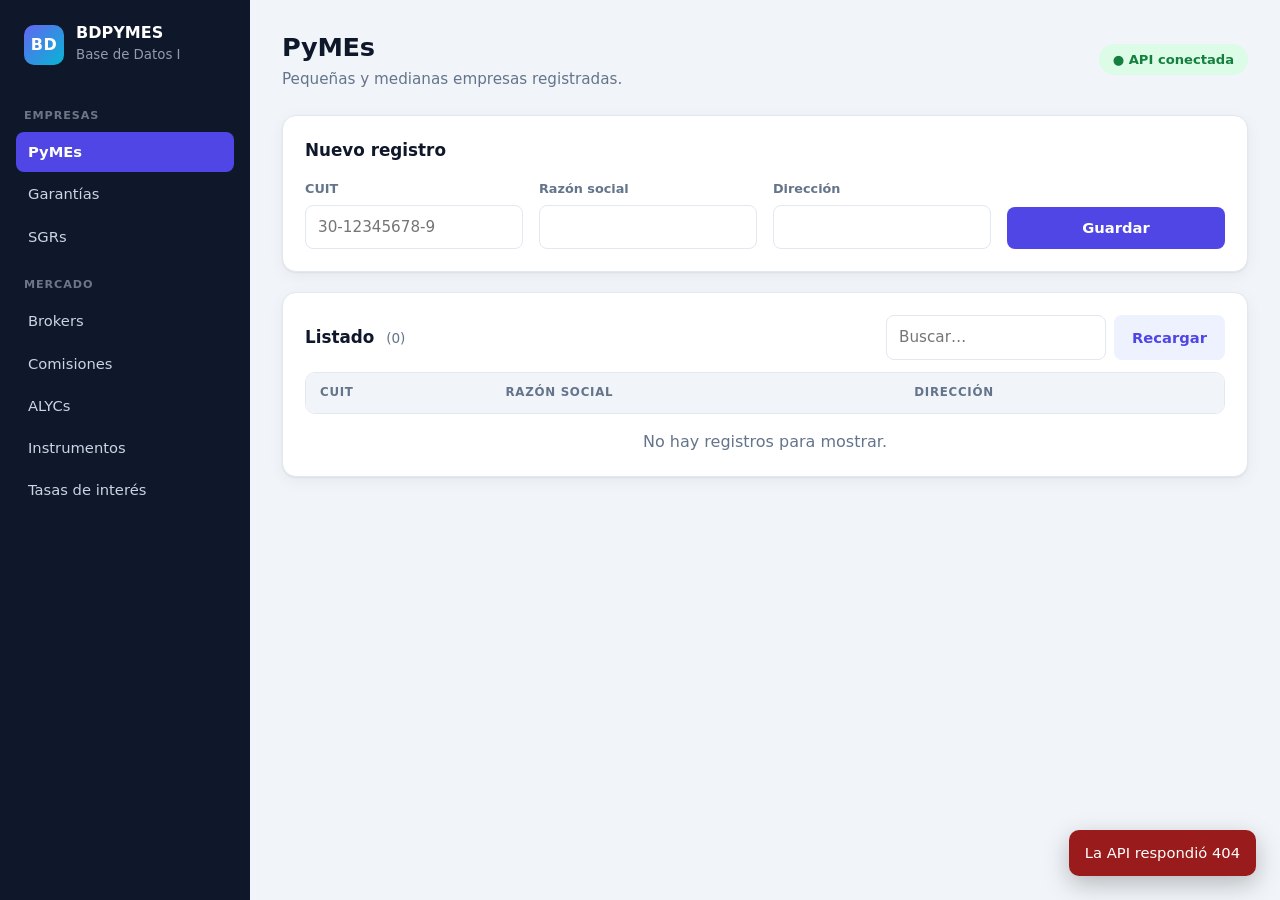
==== BDPYMES.Api/wwwroot/index.html @ 193c7f01 "Modificaciones" ====
<!DOCTYPE html>
<html lang="es">
<head>
    <meta charset="UTF-8">
    <meta name="viewport" content="width=device-width, initial-scale=1.0">
    <title>BDPYMES · Panel de gestión</title>
    <link rel="stylesheet" href="styles.css">
</head>
<body>
    <div class="app">
        <aside class="lateral">
            <div class="marca">
                <span class="marca-logo">BD</span>
                <div>
                    <strong>BDPYMES</strong>
                    <small>Base de Datos I</small>
                </div>
            </div>
            <nav id="menu" aria-label="Secciones"></nav>
        </aside>

        <div class="contenido">
            <header class="barra">
                <div>
                    <h1 id="titulo"></h1>
                    <p id="subtitulo"></p>
                </div>
                <span id="conexion" class="chip">Conectando…</span>
            </header>

            <main>
                <section class="tarjeta">
                    <h2>Nuevo registro</h2>
                    <form id="formulario" novalidate></form>
                </section>

                <section class="tarjeta">
                    <div class="listado-cab">
                        <h2>Listado <span id="contador" class="contador"></span></h2>
                        <div class="listado-acciones">
                            <input id="buscador" type="search" placeholder="Buscar…" aria-label="Buscar en el listado">
                            <button id="recargar" type="button" class="secundario">Recargar</button>
                        </div>
                    </div>

                    <div class="tabla-wrap">
                        <table class="tabla">
                            <thead id="cabecera"></thead>
                            <tbody id="cuerpo-tabla"></tbody>
                        </table>
                    </div>
                    <p id="vacio" class="vacio" hidden>No hay registros para mostrar.</p>
                </section>
            </main>
        </div>
    </div>

    <div id="aviso" class="aviso" role="status" aria-live="polite"></div>

    <script src="app.js"></script>
</body>
</html>
---- BDPYMES.Api/wwwroot/styles.css ----
:root {
    --fondo: #f1f5f9;
    --superficie: #ffffff;
    --texto: #0f172a;
    --texto-suave: #64748b;
    --borde: #e2e8f0;
    --acento: #4f46e5;
    --acento-oscuro: #4338ca;
    --acento-suave: #eef2ff;
    --lateral: #0f172a;
    --lateral-texto: #cbd5e1;
    --ok: #15803d;
    --ok-fondo: #dcfce7;
    --error: #b91c1c;
    --error-fondo: #fee2e2;
    --aviso-fondo: #fef3c7;
    --aviso-texto: #92400e;
    --sombra: 0 1px 2px rgba(15, 23, 42, .06), 0 4px 16px rgba(15, 23, 42, .05);
}

@media (prefers-color-scheme: dark) {
    :root {
        --fondo: #0b1220;
        --superficie: #111a2e;
        --texto: #e2e8f0;
        --texto-suave: #94a3b8;
        --borde: #1f2a44;
        --acento: #818cf8;
        --acento-oscuro: #a5b4fc;
        --acento-suave: #1b2347;
        --lateral: #070d19;
        --ok: #4ade80;
        --ok-fondo: #052e16;
        --error: #f87171;
        --error-fondo: #3b0d0d;
        --aviso-fondo: #3b2a07;
        --aviso-texto: #fcd34d;
        --sombra: 0 1px 2px rgba(0, 0, 0, .4);
    }
}

* { box-sizing: border-box; }

body {
    margin: 0;
    font-family: "Inter", system-ui, "Segoe UI", Roboto, sans-serif;
    color: var(--texto);
    background: var(--fondo);
    line-height: 1.5;
}

/* ---------- Estructura ---------- */
.app {
    display: grid;
    grid-template-columns: 250px 1fr;
    min-height: 100vh;
}

.lateral {
    position: sticky;
    top: 0;
    align-self: start;
    height: 100vh;
    padding: 24px 16px;
    background: var(--lateral);
    color: var(--lateral-texto);
    overflow-y: auto;
}

.marca {
    display: flex;
    align-items: center;
    gap: 12px;
    padding: 0 8px 24px;
    color: #fff;
}

.marca-logo {
    display: grid;
    place-items: center;
    width: 40px;
    height: 40px;
    border-radius: 10px;
    background: linear-gradient(135deg, #6366f1, #06b6d4);
    font-weight: 800;
    letter-spacing: .5px;
}

.marca strong { display: block; line-height: 1.1; }
.marca small { color: var(--lateral-texto); opacity: .7; }

#menu { display: grid; gap: 2px; }

.menu-grupo {
    margin: 18px 8px 6px;
    font-size: .7rem;
    font-weight: 700;
    letter-spacing: .08em;
    text-transform: uppercase;
    opacity: .5;
}

.menu-item {
    display: block;
    width: 100%;
    padding: 9px 12px;
    border: none;
    border-radius: 8px;
    background: transparent;
    color: inherit;
    font: inherit;
    font-size: .92rem;
    text-align: left;
    cursor: pointer;
    transition: background .15s, color .15s;
}

.menu-item:hover { background: rgba(255, 255, 255, .07); color: #fff; }
.menu-item.activo { background: var(--acento); color: #fff; font-weight: 600; }

.contenido { min-width: 0; padding: 28px 32px 48px; }

.barra {
    display: flex;
    flex-wrap: wrap;
    align-items: center;
    justify-content: space-between;
    gap: 12px;
    margin-bottom: 24px;
}

h1 { margin: 0; font-size: 1.6rem; letter-spacing: -.01em; }
.barra p { margin: 2px 0 0; color: var(--texto-suave); font-size: .95rem; }

.chip {
    padding: 6px 14px;
    border-radius: 999px;
    background: var(--aviso-fondo);
    color: var(--aviso-texto);
    font-size: .82rem;
    font-weight: 600;
}
.chip.ok { background: var(--ok-fondo); color: var(--ok); }
.chip.error { background: var(--error-fondo); color: var(--error); }
.chip::before { content: "● "; }

main { display: grid; gap: 20px; max-width: 1100px; }

.tarjeta {
    padding: 22px;
    background: var(--superficie);
    border: 1px solid var(--borde);
    border-radius: 14px;
    box-shadow: var(--sombra);
}

h2 { margin: 0 0 16px; font-size: 1.05rem; }

/* ---------- Formulario ---------- */
#formulario {
    display: grid;
    grid-template-columns: repeat(auto-fit, minmax(210px, 1fr));
    gap: 16px;
    align-items: end;
}

.campo { display: grid; gap: 6px; }

label { font-size: .8rem; font-weight: 600; color: var(--texto-suave); }

input, select {
    width: 100%;
    padding: 10px 12px;
    border: 1px solid var(--borde);
    border-radius: 8px;
    background: var(--superficie);
    color: var(--texto);
    font: inherit;
    font-size: .95rem;
    transition: border-color .15s, box-shadow .15s;
}

input:focus, select:focus {
    outline: none;
    border-color: var(--acento);
    box-shadow: 0 0 0 3px var(--acento-suave);
}

input.invalido, select.invalido { border-color: var(--error); }

button {
    padding: 10px 18px;
    border: none;
    border-radius: 8px;
    background: var(--acento);
    color: #fff;
    font: inherit;
    font-size: .92rem;
    font-weight: 600;
    cursor: pointer;
    transition: background .15s, transform .05s;
}
button:hover { background: var(--acento-oscuro); }
button:active { transform: translateY(1px); }
button:disabled { opacity: .6; cursor: wait; }

button.secundario {
    background: var(--acento-suave);
    color: var(--acento);
}
button.secundario:hover { background: var(--borde); }

/* ---------- Listado ---------- */
.listado-cab {
    display: flex;
    flex-wrap: wrap;
    align-items: center;
    justify-content: space-between;
    gap: 12px;
    margin-bottom: 12px;
}
.listado-cab h2 { margin: 0; }
.contador { margin-left: 6px; color: var(--texto-suave); font-weight: 500; font-size: .85rem; }
.listado-acciones { display: flex; gap: 8px; }
.listado-acciones input { width: 220px; }

.tabla-wrap { overflow-x: auto; border: 1px solid var(--borde); border-radius: 10px; }

.tabla { width: 100%; border-collapse: collapse; font-size: .92rem; }

.tabla th {
    padding: 11px 14px;
    background: var(--fondo);
    color: var(--texto-suave);
    font-size: .74rem;
    letter-spacing: .06em;
    text-align: left;
    text-transform: uppercase;
    white-space: nowrap;
}

.tabla td { padding: 11px 14px; border-top: 1px solid var(--borde); }
.tabla tbody tr:hover { background: var(--acento-suave); }
.tabla td.num { font-variant-numeric: tabular-nums; text-align: right; }
.tabla th.num { text-align: right; }

.vacio { margin: 16px 0 0; color: var(--texto-suave); text-align: center; }

/* ---------- Aviso flotante ---------- */
.aviso {
    position: fixed;
    right: 24px;
    bottom: 24px;
    max-width: min(420px, calc(100vw - 48px));
    padding: 12px 16px;
    border-radius: 10px;
    background: var(--texto);
    color: var(--superficie);
    font-size: .92rem;
    box-shadow: 0 8px 24px rgba(0, 0, 0, .25);
    opacity: 0;
    transform: translateY(12px);
    pointer-events: none;
    transition: opacity .2s, transform .2s;
}
.aviso.visible { opacity: 1; transform: none; }
.aviso.ok { background: #166534; color: #fff; }
.aviso.error { background: #991b1b; color: #fff; }

/* ---------- Responsive ---------- */
@media (max-width: 820px) {
    .app { grid-template-columns: 1fr; }
    .lateral { position: static; height: auto; padding: 14px; }
    .marca { padding-bottom: 12px; }
    #menu { display: flex; gap: 6px; overflow-x: auto; padding-bottom: 4px; }
    .menu-grupo { display: none; }
    .menu-item { width: auto; white-space: nowrap; }
    .contenido { padding: 20px 16px 40px; }
    .listado-acciones { width: 100%; }
    .listado-acciones input { flex: 1; width: auto; }
}
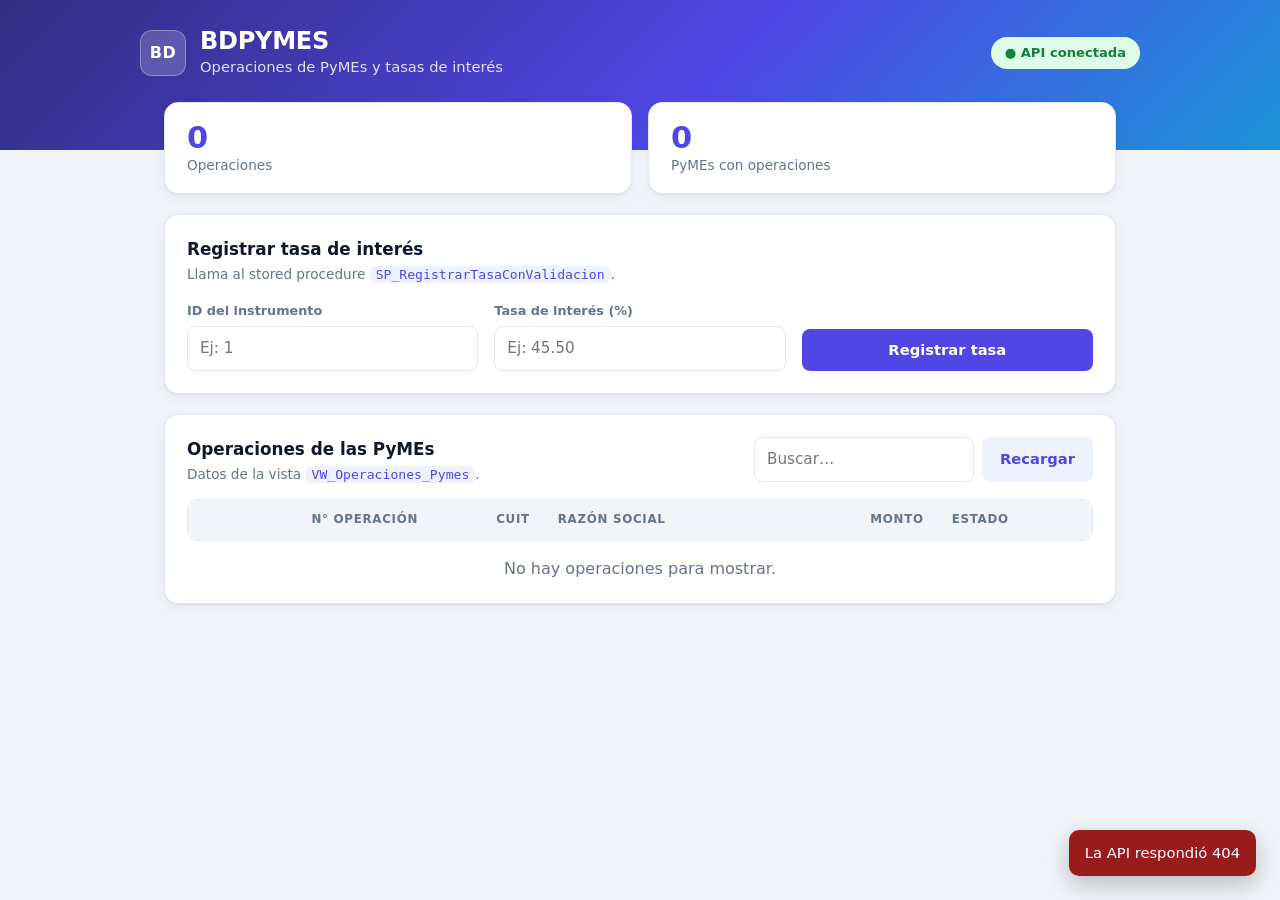
==== commit e5b719ee: "Modifico errores de compilacion y cambio los nombres de los metodos para que coordinen con la base d" ====
--- a/BDPYMES.Api/wwwroot/index.html
+++ b/BDPYMES.Api/wwwroot/index.html
@@ -3,57 +3,83 @@
 <head>
     <meta charset="UTF-8">
     <meta name="viewport" content="width=device-width, initial-scale=1.0">
-    <title>BDPYMES · Panel de gestión</title>
+    <title>BDPYMES · Operaciones y tasas</title>
     <link rel="stylesheet" href="styles.css">
 </head>
 <body>
-    <div class="app">
-        <aside class="lateral">
+    <header class="cabecera">
+        <div class="cabecera-int">
             <div class="marca">
                 <span class="marca-logo">BD</span>
                 <div>
-                    <strong>BDPYMES</strong>
-                    <small>Base de Datos I</small>
+                    <h1>BDPYMES</h1>
+                    <p>Operaciones de PyMEs y tasas de interés</p>
                 </div>
             </div>
-            <nav id="menu" aria-label="Secciones"></nav>
-        </aside>
+            <span id="conexion" class="chip">Conectando…</span>
+        </div>
+    </header>
 
-        <div class="contenido">
-            <header class="barra">
+    <main>
+        <section class="resumen" aria-label="Resumen">
+            <div class="dato">
+                <span class="dato-numero" id="total-operaciones">–</span>
+                <span class="dato-texto">Operaciones</span>
+            </div>
+            <div class="dato">
+                <span class="dato-numero" id="total-pymes">–</span>
+                <span class="dato-texto">PyMEs con operaciones</span>
+            </div>
+        </section>
+
+        <section class="tarjeta">
+            <h2>Registrar tasa de interés</h2>
+            <p class="nota">Llama al stored procedure <code>SP_RegistrarTasaConValidacion</code>.</p>
+
+            <form id="formulario" novalidate>
+                <div class="campo">
+                    <label for="idInstrumento">ID del instrumento</label>
+                    <input id="idInstrumento" name="idInstrumento" type="number" min="1" step="1" placeholder="Ej: 1" required>
+                </div>
+                <div class="campo">
+                    <label for="tasaInteres">Tasa de interés (%)</label>
+                    <input id="tasaInteres" name="tasaInteres" type="number" min="0" max="999.99" step="0.01" placeholder="Ej: 45.50" required>
+                </div>
+                <div class="campo">
+                    <button type="submit" id="guardar">Registrar tasa</button>
+                </div>
+            </form>
+        </section>
+
+        <section class="tarjeta">
+            <div class="listado-cab">
                 <div>
-                    <h1 id="titulo"></h1>
-                    <p id="subtitulo"></p>
+                    <h2>Operaciones de las PyMEs</h2>
+                    <p class="nota">Datos de la vista <code>VW_Operaciones_Pymes</code>.</p>
                 </div>
-                <span id="conexion" class="chip">Conectando…</span>
-            </header>
+                <div class="listado-acciones">
+                    <input id="buscador" type="search" placeholder="Buscar…" aria-label="Buscar en el listado">
+                    <button id="recargar" type="button" class="secundario">Recargar</button>
+                </div>
+            </div>
 
-            <main>
-                <section class="tarjeta">
-                    <h2>Nuevo registro</h2>
-                    <form id="formulario" novalidate></form>
-                </section>
-
-                <section class="tarjeta">
-                    <div class="listado-cab">
-                        <h2>Listado <span id="contador" class="contador"></span></h2>
-                        <div class="listado-acciones">
-                            <input id="buscador" type="search" placeholder="Buscar…" aria-label="Buscar en el listado">
-                            <button id="recargar" type="button" class="secundario">Recargar</button>
-                        </div>
-                    </div>
-
-                    <div class="tabla-wrap">
-                        <table class="tabla">
-                            <thead id="cabecera"></thead>
-                            <tbody id="cuerpo-tabla"></tbody>
-                        </table>
-                    </div>
-                    <p id="vacio" class="vacio" hidden>No hay registros para mostrar.</p>
-                </section>
-            </main>
-        </div>
-    </div>
+            <div class="tabla-wrap">
+                <table class="tabla">
+                    <thead>
+                        <tr>
+                            <th class="num">N° operación</th>
+                            <th class="num">CUIT</th>
+                            <th>Razón social</th>
+                            <th class="num">Monto</th>
+                            <th>Estado</th>
+                        </tr>
+                    </thead>
+                    <tbody id="cuerpo-tabla"></tbody>
+                </table>
+            </div>
+            <p id="vacio" class="vacio" hidden>No hay operaciones para mostrar.</p>
+        </section>
+    </main>
 
     <div id="aviso" class="aviso" role="status" aria-live="polite"></div>
 
--- a/BDPYMES.Api/wwwroot/styles.css
+++ b/BDPYMES.Api/wwwroot/styles.css
@@ -7,14 +7,13 @@
     --acento: #4f46e5;
     --acento-oscuro: #4338ca;
     --acento-suave: #eef2ff;
-    --lateral: #0f172a;
-    --lateral-texto: #cbd5e1;
     --ok: #15803d;
     --ok-fondo: #dcfce7;
     --error: #b91c1c;
     --error-fondo: #fee2e2;
-    --aviso-fondo: #fef3c7;
-    --aviso-texto: #92400e;
+    --alerta: #92400e;
+    --alerta-fondo: #fef3c7;
+    --neutro-fondo: #e2e8f0;
     --sombra: 0 1px 2px rgba(15, 23, 42, .06), 0 4px 16px rgba(15, 23, 42, .05);
 }
 
@@ -28,13 +27,13 @@
         --acento: #818cf8;
         --acento-oscuro: #a5b4fc;
         --acento-suave: #1b2347;
-        --lateral: #070d19;
         --ok: #4ade80;
         --ok-fondo: #052e16;
         --error: #f87171;
         --error-fondo: #3b0d0d;
-        --aviso-fondo: #3b2a07;
-        --aviso-texto: #fcd34d;
+        --alerta: #fcd34d;
+        --alerta-fondo: #3b2a07;
+        --neutro-fondo: #1f2a44;
         --sombra: 0 1px 2px rgba(0, 0, 0, .4);
     }
 }
@@ -49,94 +48,45 @@
     line-height: 1.5;
 }
 
-/* ---------- Estructura ---------- */
-.app {
-    display: grid;
-    grid-template-columns: 250px 1fr;
-    min-height: 100vh;
-}
-
-.lateral {
-    position: sticky;
-    top: 0;
-    align-self: start;
-    height: 100vh;
-    padding: 24px 16px;
-    background: var(--lateral);
-    color: var(--lateral-texto);
-    overflow-y: auto;
-}
-
-.marca {
-    display: flex;
-    align-items: center;
-    gap: 12px;
-    padding: 0 8px 24px;
+/* ---------- Cabecera ---------- */
+.cabecera {
+    padding: 28px 24px 72px;
+    background: linear-gradient(135deg, #312e81 0%, #4f46e5 55%, #06b6d4 120%);
     color: #fff;
 }
 
-.marca-logo {
-    display: grid;
-    place-items: center;
-    width: 40px;
-    height: 40px;
-    border-radius: 10px;
-    background: linear-gradient(135deg, #6366f1, #06b6d4);
-    font-weight: 800;
-    letter-spacing: .5px;
-}
-
-.marca strong { display: block; line-height: 1.1; }
-.marca small { color: var(--lateral-texto); opacity: .7; }
-
-#menu { display: grid; gap: 2px; }
-
-.menu-grupo {
-    margin: 18px 8px 6px;
-    font-size: .7rem;
-    font-weight: 700;
-    letter-spacing: .08em;
-    text-transform: uppercase;
-    opacity: .5;
-}
-
-.menu-item {
-    display: block;
-    width: 100%;
-    padding: 9px 12px;
-    border: none;
-    border-radius: 8px;
-    background: transparent;
-    color: inherit;
-    font: inherit;
-    font-size: .92rem;
-    text-align: left;
-    cursor: pointer;
-    transition: background .15s, color .15s;
-}
-
-.menu-item:hover { background: rgba(255, 255, 255, .07); color: #fff; }
-.menu-item.activo { background: var(--acento); color: #fff; font-weight: 600; }
-
-.contenido { min-width: 0; padding: 28px 32px 48px; }
-
-.barra {
+.cabecera-int {
     display: flex;
     flex-wrap: wrap;
     align-items: center;
     justify-content: space-between;
-    gap: 12px;
-    margin-bottom: 24px;
-}
-
-h1 { margin: 0; font-size: 1.6rem; letter-spacing: -.01em; }
-.barra p { margin: 2px 0 0; color: var(--texto-suave); font-size: .95rem; }
+    gap: 16px;
+    max-width: 1000px;
+    margin: 0 auto;
+}
+
+.marca { display: flex; align-items: center; gap: 14px; }
+
+.marca-logo {
+    display: grid;
+    place-items: center;
+    width: 46px;
+    height: 46px;
+    border-radius: 12px;
+    background: rgba(255, 255, 255, .18);
+    border: 1px solid rgba(255, 255, 255, .3);
+    font-weight: 800;
+    letter-spacing: .5px;
+}
+
+h1 { margin: 0; font-size: 1.5rem; line-height: 1.1; letter-spacing: -.01em; }
+.marca p { margin: 2px 0 0; opacity: .85; font-size: .92rem; }
 
 .chip {
     padding: 6px 14px;
     border-radius: 999px;
-    background: var(--aviso-fondo);
-    color: var(--aviso-texto);
+    background: var(--alerta-fondo);
+    color: var(--alerta);
     font-size: .82rem;
     font-weight: 600;
 }
@@ -144,7 +94,27 @@
 .chip.error { background: var(--error-fondo); color: var(--error); }
 .chip::before { content: "● "; }
 
-main { display: grid; gap: 20px; max-width: 1100px; }
+/* ---------- Contenido ---------- */
+main {
+    display: grid;
+    gap: 20px;
+    max-width: 1000px;
+    margin: -48px auto 0;
+    padding: 0 24px 48px;
+}
+
+.resumen { display: grid; grid-template-columns: repeat(auto-fit, minmax(200px, 1fr)); gap: 16px; }
+
+.dato {
+    display: grid;
+    padding: 18px 22px;
+    background: var(--superficie);
+    border: 1px solid var(--borde);
+    border-radius: 14px;
+    box-shadow: var(--sombra);
+}
+.dato-numero { font-size: 1.9rem; font-weight: 700; line-height: 1.1; color: var(--acento); }
+.dato-texto { color: var(--texto-suave); font-size: .85rem; }
 
 .tarjeta {
     padding: 22px;
@@ -154,7 +124,17 @@
     box-shadow: var(--sombra);
 }
 
-h2 { margin: 0 0 16px; font-size: 1.05rem; }
+h2 { margin: 0; font-size: 1.05rem; }
+
+.nota { margin: 2px 0 16px; color: var(--texto-suave); font-size: .85rem; }
+
+code {
+    padding: 1px 6px;
+    border-radius: 6px;
+    background: var(--acento-suave);
+    color: var(--acento);
+    font-size: .82rem;
+}
 
 /* ---------- Formulario ---------- */
 #formulario {
@@ -168,7 +148,7 @@
 
 label { font-size: .8rem; font-weight: 600; color: var(--texto-suave); }
 
-input, select {
+input {
     width: 100%;
     padding: 10px 12px;
     border: 1px solid var(--borde);
@@ -180,13 +160,13 @@
     transition: border-color .15s, box-shadow .15s;
 }
 
-input:focus, select:focus {
+input:focus {
     outline: none;
     border-color: var(--acento);
     box-shadow: 0 0 0 3px var(--acento-suave);
 }
 
-input.invalido, select.invalido { border-color: var(--error); }
+input.invalido { border-color: var(--error); }
 
 button {
     padding: 10px 18px;
@@ -204,23 +184,18 @@
 button:active { transform: translateY(1px); }
 button:disabled { opacity: .6; cursor: wait; }
 
-button.secundario {
-    background: var(--acento-suave);
-    color: var(--acento);
-}
+button.secundario { background: var(--acento-suave); color: var(--acento); }
 button.secundario:hover { background: var(--borde); }
 
 /* ---------- Listado ---------- */
 .listado-cab {
     display: flex;
     flex-wrap: wrap;
-    align-items: center;
+    align-items: flex-start;
     justify-content: space-between;
     gap: 12px;
-    margin-bottom: 12px;
-}
-.listado-cab h2 { margin: 0; }
-.contador { margin-left: 6px; color: var(--texto-suave); font-weight: 500; font-size: .85rem; }
+}
+.listado-cab .nota { margin-bottom: 14px; }
 .listado-acciones { display: flex; gap: 8px; }
 .listado-acciones input { width: 220px; }
 
@@ -241,8 +216,19 @@
 
 .tabla td { padding: 11px 14px; border-top: 1px solid var(--borde); }
 .tabla tbody tr:hover { background: var(--acento-suave); }
-.tabla td.num { font-variant-numeric: tabular-nums; text-align: right; }
-.tabla th.num { text-align: right; }
+.tabla .num { font-variant-numeric: tabular-nums; text-align: right; }
+
+.estado {
+    display: inline-block;
+    padding: 2px 10px;
+    border-radius: 999px;
+    background: var(--neutro-fondo);
+    font-size: .8rem;
+    font-weight: 600;
+}
+.estado.ok { background: var(--ok-fondo); color: var(--ok); }
+.estado.alerta { background: var(--alerta-fondo); color: var(--alerta); }
+.estado.error { background: var(--error-fondo); color: var(--error); }
 
 .vacio { margin: 16px 0 0; color: var(--texto-suave); text-align: center; }
 
@@ -267,15 +253,9 @@
 .aviso.ok { background: #166534; color: #fff; }
 .aviso.error { background: #991b1b; color: #fff; }
 
-/* ---------- Responsive ---------- */
-@media (max-width: 820px) {
-    .app { grid-template-columns: 1fr; }
-    .lateral { position: static; height: auto; padding: 14px; }
-    .marca { padding-bottom: 12px; }
-    #menu { display: flex; gap: 6px; overflow-x: auto; padding-bottom: 4px; }
-    .menu-grupo { display: none; }
-    .menu-item { width: auto; white-space: nowrap; }
-    .contenido { padding: 20px 16px 40px; }
+@media (max-width: 600px) {
+    .cabecera { padding: 22px 16px 64px; }
+    main { padding: 0 16px 40px; }
     .listado-acciones { width: 100%; }
     .listado-acciones input { flex: 1; width: auto; }
 }
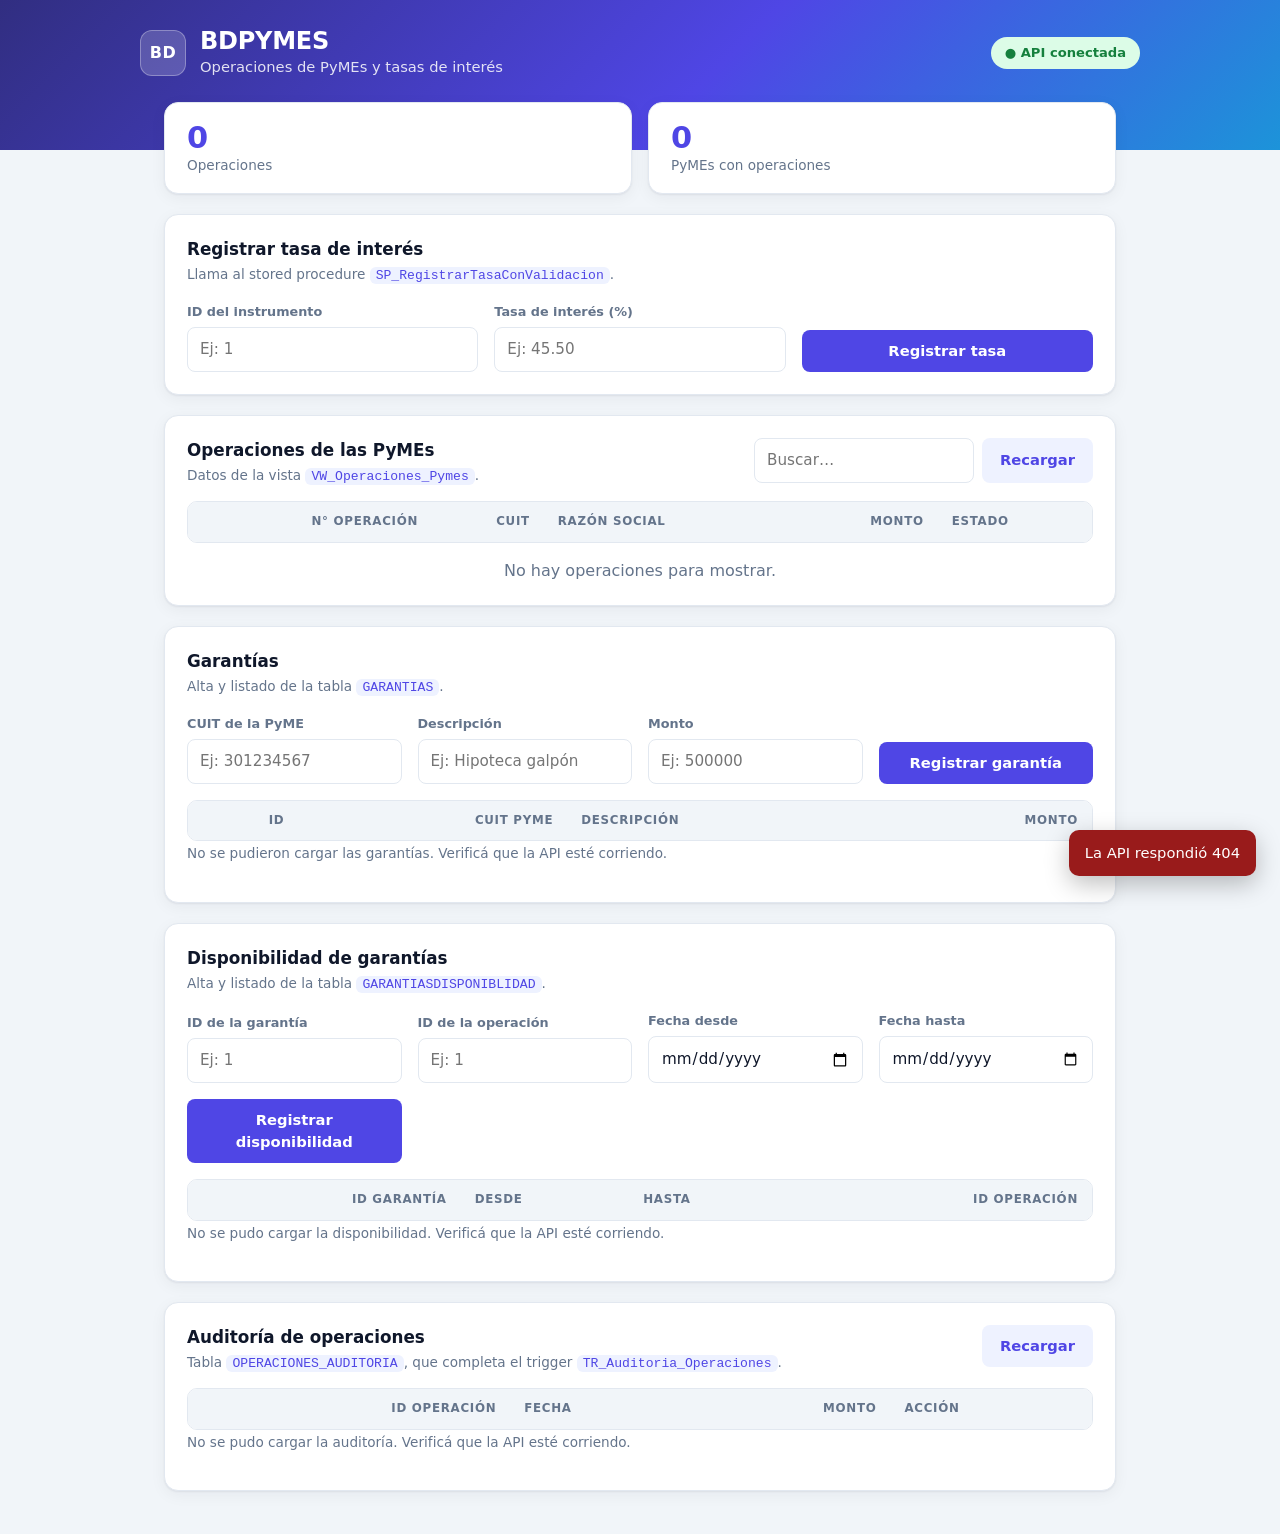
==== commit b66a5360: "Copio el frontend actualizado a wwwroot" ====
--- a/BDPYMES.Api/wwwroot/index.html
+++ b/BDPYMES.Api/wwwroot/index.html
@@ -79,10 +79,116 @@
             </div>
             <p id="vacio" class="vacio" hidden>No hay operaciones para mostrar.</p>
         </section>
+        <section class="tarjeta">
+            <h2>Garantías</h2>
+            <p class="nota">Alta y listado de la tabla <code>GARANTIAS</code>.</p>
+
+            <form id="form-garantia">
+                <div class="campo">
+                    <label for="g-cuit">CUIT de la PyME</label>
+                    <input type="number" id="g-cuit" min="1" placeholder="Ej: 301234567" required>
+                </div>
+                <div class="campo">
+                    <label for="g-desc">Descripción</label>
+                    <input type="text" id="g-desc" minlength="2" maxlength="50" placeholder="Ej: Hipoteca galpón" required>
+                </div>
+                <div class="campo">
+                    <label for="g-monto">Monto</label>
+                    <input type="number" id="g-monto" min="0.01" step="0.01" placeholder="Ej: 500000" required>
+                </div>
+                <div class="campo">
+                    <button type="submit">Registrar garantía</button>
+                </div>
+            </form>
+
+            <div class="tabla-wrap">
+                <table class="tabla">
+                    <thead>
+                        <tr>
+                            <th class="num">ID</th>
+                            <th class="num">CUIT PyME</th>
+                            <th>Descripción</th>
+                            <th class="num">Monto</th>
+                        </tr>
+                    </thead>
+                    <tbody id="cuerpo-garantias"></tbody>
+                </table>
+            </div>
+            <p id="estado-garantias" class="nota"></p>
+        </section>
+
+        <section class="tarjeta">
+            <h2>Disponibilidad de garantías</h2>
+            <p class="nota">Alta y listado de la tabla <code>GARANTIASDISPONIBLIDAD</code>.</p>
+
+            <form id="form-disponibilidad">
+                <div class="campo">
+                    <label for="d-garantia">ID de la garantía</label>
+                    <input type="number" id="d-garantia" min="1" placeholder="Ej: 1" required>
+                </div>
+                <div class="campo">
+                    <label for="d-operacion">ID de la operación</label>
+                    <input type="number" id="d-operacion" min="1" placeholder="Ej: 1" required>
+                </div>
+                <div class="campo">
+                    <label for="d-desde">Fecha desde</label>
+                    <input type="date" id="d-desde" required>
+                </div>
+                <div class="campo">
+                    <label for="d-hasta">Fecha hasta</label>
+                    <input type="date" id="d-hasta" required>
+                </div>
+                <div class="campo">
+                    <button type="submit">Registrar disponibilidad</button>
+                </div>
+            </form>
+
+            <div class="tabla-wrap">
+                <table class="tabla">
+                    <thead>
+                        <tr>
+                            <th class="num">ID garantía</th>
+                            <th>Desde</th>
+                            <th>Hasta</th>
+                            <th class="num">ID operación</th>
+                        </tr>
+                    </thead>
+                    <tbody id="cuerpo-disponibilidad"></tbody>
+                </table>
+            </div>
+            <p id="estado-disponibilidad" class="nota"></p>
+        </section>
+
+        <section class="tarjeta">
+            <div class="listado-cab">
+                <div>
+                    <h2>Auditoría de operaciones</h2>
+                    <p class="nota">Tabla <code>OPERACIONES_AUDITORIA</code>, que completa el trigger <code>TR_Auditoria_Operaciones</code>.</p>
+                </div>
+                <div class="listado-acciones">
+                    <button id="recargar-auditoria" type="button" class="secundario">Recargar</button>
+                </div>
+            </div>
+
+            <div class="tabla-wrap">
+                <table class="tabla">
+                    <thead>
+                        <tr>
+                            <th class="num">ID operación</th>
+                            <th>Fecha</th>
+                            <th class="num">Monto</th>
+                            <th>Acción</th>
+                        </tr>
+                    </thead>
+                    <tbody id="cuerpo-auditoria"></tbody>
+                </table>
+            </div>
+            <p id="estado-auditoria" class="nota"></p>
+        </section>
     </main>
 
     <div id="aviso" class="aviso" role="status" aria-live="polite"></div>
 
     <script src="app.js"></script>
 </body>
-</html>
+</html>
--- a/BDPYMES.Api/wwwroot/styles.css
+++ b/BDPYMES.Api/wwwroot/styles.css
@@ -137,11 +137,18 @@
 }
 
 /* ---------- Formulario ---------- */
-#formulario {
+#formulario,
+#form-garantia,
+#form-disponibilidad {
     display: grid;
     grid-template-columns: repeat(auto-fit, minmax(210px, 1fr));
     gap: 16px;
     align-items: end;
+}
+
+#form-garantia,
+#form-disponibilidad {
+    margin-bottom: 16px;
 }
 
 .campo { display: grid; gap: 6px; }
@@ -258,4 +265,4 @@
     main { padding: 0 16px 40px; }
     .listado-acciones { width: 100%; }
     .listado-acciones input { flex: 1; width: auto; }
-}
+}
